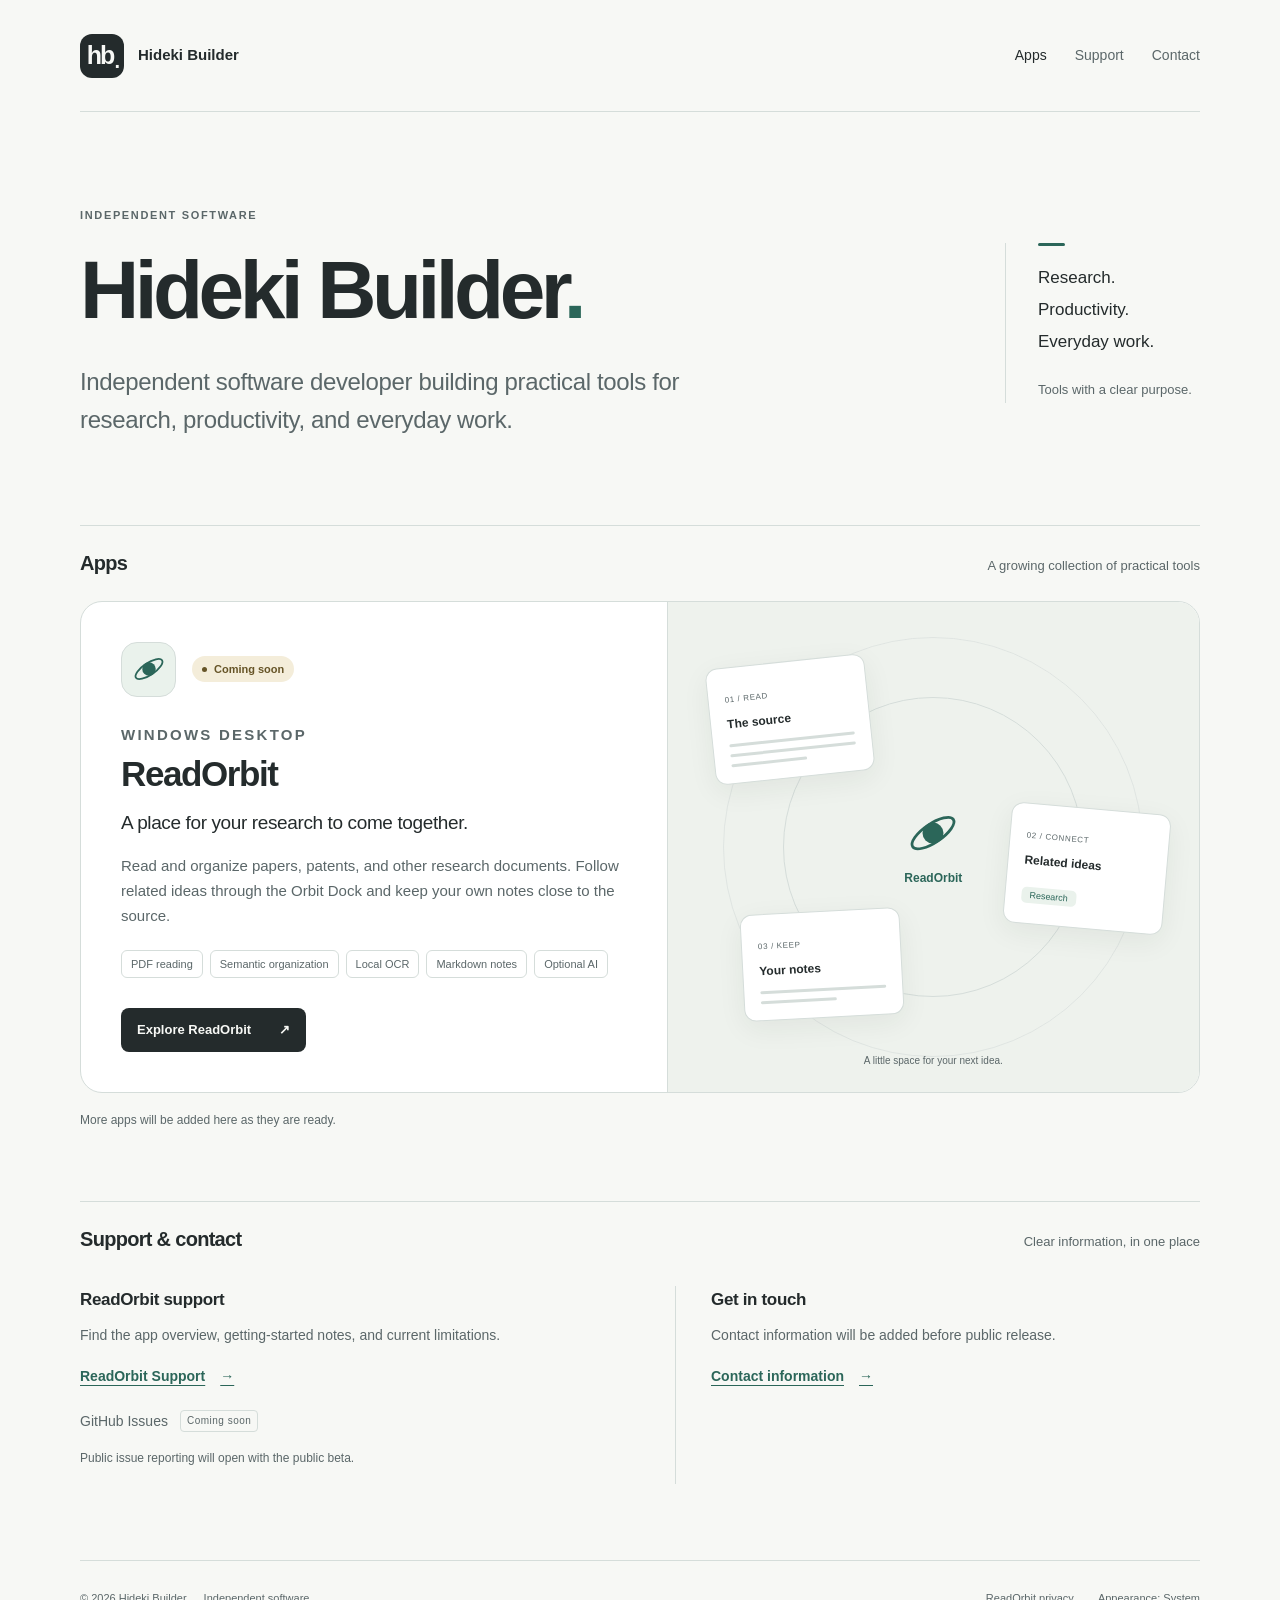
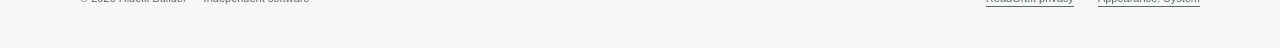
==== index.html @ 9a5b1d48 "Create Hideki Builder developer website" ====
<!doctype html>
<html lang="en">
<head>
  <meta charset="utf-8">
  <meta name="viewport" content="width=device-width, initial-scale=1">
  <meta name="color-scheme" content="light dark">
  <title>Hideki Builder — Independent software</title>
  <meta name="description" content="Independent software developer building practical tools for research, productivity, and everyday work.">
  <link rel="canonical" href="https://hideki-builder.github.io/">
  <meta property="og:type" content="website">
  <meta property="og:site_name" content="Hideki Builder">
  <meta property="og:title" content="Hideki Builder — Independent software">
  <meta property="og:description" content="Independent software developer building practical tools for research, productivity, and everyday work.">
  <meta property="og:url" content="https://hideki-builder.github.io/">
  <link rel="icon" href="/assets/favicon.svg" type="image/svg+xml">
  <link rel="stylesheet" href="/assets/site.css">
  <script src="/assets/site.js" defer></script>
</head>
<body>
  <a class="skip-link" href="#main">Skip to content</a>
  <header class="site-header wrap">
    <a class="brand" href="/" aria-label="Hideki Builder home"><span class="brand-mark" aria-hidden="true">hb<span>.</span></span><span>Hideki Builder</span></a>
    <nav aria-label="Main navigation"><a href="/#apps" aria-current="page">Apps</a><a href="/readorbit/#support">Support</a><a href="/contact/">Contact</a></nav>
  </header>
  <main id="main" class="wrap" tabindex="-1">
    <section class="hero" aria-labelledby="brand-title"><div><p class="eyebrow">Independent software</p><h1 id="brand-title">Hideki Builder<span class="title-dot">.</span></h1><p class="intro">Independent software developer building practical tools for research, productivity, and everyday work.</p></div><div class="hero-note"><span class="note-line"></span><p>Research.<br>Productivity.<br>Everyday work.</p><span class="quiet">Tools with a clear purpose.</span></div></section>
    <section class="apps-section" id="apps" aria-labelledby="apps-title"><div class="section-heading"><h2 id="apps-title">Apps</h2><span class="quiet">A growing collection of practical tools</span></div><div class="app-grid">
      <article class="app-card"><div class="app-copy"><div class="app-top"><span class="app-icon"><svg viewBox="0 0 48 48" aria-hidden="true" fill="none"><circle cx="24" cy="24" r="9" fill="currentColor"/><ellipse cx="24" cy="24" rx="21" ry="8" transform="rotate(-34 24 24)" stroke="currentColor" stroke-width="2.4"/></svg></span><span class="status"><span aria-hidden="true"></span>Coming soon</span></div><p class="eyebrow">Windows desktop</p><h3>ReadOrbit</h3><p class="app-lead">A place for your research to come together.</p><p>Read and organize papers, patents, and other research documents. Follow related ideas through the Orbit Dock and keep your own notes close to the source.</p><ul class="feature-tags" aria-label="ReadOrbit features"><li>PDF reading</li><li>Semantic organization</li><li>Local OCR</li><li>Markdown notes</li><li>Optional AI</li></ul><a class="button-link" href="/readorbit/">Explore ReadOrbit <span aria-hidden="true">↗</span></a></div>
      <div class="orbit-art" role="img" aria-label="Concept illustration: reading, ideas, and notes connected in an orbit"><div class="orbit-ring ring-one"></div><div class="orbit-ring ring-two"></div><div class="art-center"><svg viewBox="0 0 48 48" aria-hidden="true" fill="none"><circle cx="24" cy="24" r="9" fill="currentColor"/><ellipse cx="24" cy="24" rx="21" ry="8" transform="rotate(-34 24 24)" stroke="currentColor" stroke-width="2.4"/></svg><span>ReadOrbit</span></div><div class="art-node node-read"><span class="art-label">01 / Read</span><strong>The source</strong><i></i><i></i><i></i></div><div class="art-node node-ideas"><span class="art-label">02 / Connect</span><strong>Related ideas</strong><span class="art-pill">Research</span></div><div class="art-node node-notes"><span class="art-label">03 / Keep</span><strong>Your notes</strong><i></i><i></i></div><span class="art-caption">A little space for your next idea.</span></div></article>
    </div><p class="collection-note">More apps will be added here as they are ready.</p></section>
    <section class="support-section" id="support" aria-labelledby="support-title"><div class="section-heading"><h2 id="support-title">Support &amp; contact</h2><span class="quiet">Clear information, in one place</span></div><div class="support-grid"><div><h3>ReadOrbit support</h3><p>Find the app overview, getting-started notes, and current limitations.</p><a class="text-link" href="/readorbit/#support">ReadOrbit Support <span aria-hidden="true">→</span></a><p class="availability">GitHub Issues <span>Coming soon</span></p><p class="small quiet">Public issue reporting will open with the public beta.</p></div><div><h3>Get in touch</h3><p>Contact information will be added before public release.</p><a class="text-link" href="/contact/">Contact information <span aria-hidden="true">→</span></a></div></div></section></main>
  <footer class="site-footer wrap"><span>© 2026 Hideki Builder <span class="footer-note">Independent software</span></span><div><a href="/readorbit/privacy/">ReadOrbit privacy</a><button class="appearance" type="button" hidden>Appearance: System</button></div></footer>
</body>
</html>
---- assets/site.css ----
:root{color-scheme:light dark;--bg:#f7f8f5;--surface:#fff;--ink:#242b2c;--muted:#5b6769;--line:#d5ddda;--accent:#2b6659;--accent-soft:#eaf2ec;--art:#eef2ed;--shadow:0 8px 28px #202b2510;--status:#665427;--status-bg:#f4edda;--focus:#176cbe}
@media(prefers-color-scheme:dark){:root:not([data-theme=light]){--bg:#171c1d;--surface:#212829;--ink:#eef3f1;--muted:#b1c0bc;--line:#40514e;--accent:#a4d6bd;--accent-soft:#2b4036;--art:#1d2e28;--shadow:0 8px 28px #0003;--status:#e9d399;--status-bg:#3c3524;--focus:#9bcdff}}
:root[data-theme=dark]{--bg:#171c1d;--surface:#212829;--ink:#eef3f1;--muted:#b1c0bc;--line:#40514e;--accent:#a4d6bd;--accent-soft:#2b4036;--art:#1d2e28;--shadow:0 8px 28px #0003;--status:#e9d399;--status-bg:#3c3524;--focus:#9bcdff}
*{box-sizing:border-box}
html{scroll-behavior:smooth;scroll-padding-top:32px}
body{margin:0;background:var(--bg);color:var(--ink);font-family:-apple-system,BlinkMacSystemFont,"Segoe UI",sans-serif;line-height:1.65;font-size:16px}
::selection{background:var(--accent-soft);color:var(--ink)}
a{color:var(--accent);text-underline-offset:4px;text-decoration-thickness:1px}
a:hover{text-decoration-thickness:2px}
button,a{-webkit-tap-highlight-color:transparent}
a:focus-visible,button:focus-visible,[tabindex="0"]:focus-visible{outline:3px solid var(--focus);outline-offset:5px;border-radius:3px}
[hidden]{display:none!important}
.wrap{width:min(1120px,calc(100% - 80px));margin-inline:auto}
.site-header{min-height:112px;display:flex;align-items:center;justify-content:space-between;gap:24px;border-bottom:1px solid var(--line)}
.brand{display:flex;align-items:center;gap:14px;color:var(--ink);font-size:15px;font-weight:650;text-decoration:none}
.brand-mark{font-size:25px;letter-spacing:-2px;line-height:1;display:grid;place-content:center;width:44px;height:44px;background:var(--ink);color:var(--bg);border-radius:12px;position:relative;padding-right:4px}
.brand-mark span{position:absolute;right:6px;bottom:7px;color:var(--bg);font-size:20px}
.site-header nav{display:flex;flex-wrap:wrap;gap:28px}
.site-header nav a{color:var(--muted);text-decoration:none;font-size:14px}
.site-header nav a[aria-current],.site-header nav a:hover{color:var(--ink)}
.skip-link{position:absolute;left:16px;top:8px;z-index:10;padding:10px 14px;background:var(--surface);border:2px solid var(--focus);transform:translateY(-150%)}
.skip-link:focus{transform:none}
.hero{display:grid;grid-template-columns:1fr auto;gap:48px;padding:94px 0 86px}
.eyebrow{text-transform:uppercase;letter-spacing:.15em;font-size:11px;font-weight:650;color:var(--muted);margin:0 0 22px}
.hero h1{font-size:clamp(42px,6.8vw,82px);font-weight:630;line-height:1.08;letter-spacing:-.055em;margin:0 0 28px}
.title-dot{color:var(--accent)}
.intro{font-size:clamp(19px,2.1vw,24px);line-height:1.6;letter-spacing:-.015em;max-width:620px;margin:0;color:var(--muted)}
.hero-note{align-self:center;border-left:1px solid var(--line);padding-left:32px;font-size:17px;min-width:195px}
.hero-note p{line-height:1.9;margin:16px 0}
.note-line{display:block;width:27px;height:3px;background:var(--accent);border-radius:2px}
.quiet{color:var(--muted);font-size:13px}
.section-heading{display:flex;align-items:baseline;justify-content:space-between;gap:20px;padding:24px 0;border-top:1px solid var(--line)}
h2{font-size:27px;letter-spacing:-.035em;font-weight:620;line-height:1.3;margin:0 0 20px}
.section-heading h2{font-size:20px;margin:0}
.app-grid{display:grid;gap:24px}
.app-card{display:grid;grid-template-columns:1.1fr 1fr;border:1px solid var(--line);border-radius:22px;overflow:hidden;background:var(--surface)}
.app-copy{padding:40px}
.app-top{display:flex;align-items:center;gap:16px;margin-bottom:26px}
.app-icon{display:grid;place-items:center;width:55px;height:55px;color:var(--accent);background:var(--accent-soft);border:1px solid var(--line);border-radius:16px}
.app-icon svg{width:36px;height:36px}
.status{display:inline-flex;align-items:center;gap:7px;white-space:nowrap;font-size:11px;font-weight:600;color:var(--status);background:var(--status-bg);padding:4px 10px;border-radius:20px}
.status>span{height:5px;width:5px;border-radius:50%;background:currentColor}
.app-copy .eyebrow{margin-bottom:5px}
.app-copy h3{font-size:35px;font-weight:630;letter-spacing:-.04em;margin:0 0 12px;line-height:1.2}
.app-copy p{font-size:15px;color:var(--muted);margin:0 0 16px}
.app-copy .app-lead{font-size:19px;color:var(--ink);letter-spacing:-.02em}
.feature-tags{padding:0;margin:22px 0 30px;list-style:none;display:flex;flex-wrap:wrap;gap:7px}
.feature-tags li{font-size:11px;padding:4px 9px;border:1px solid var(--line);border-radius:6px;color:var(--muted)}
.button-link{display:inline-flex;align-items:center;justify-content:space-between;gap:28px;padding:11px 16px;border-radius:8px;background:var(--ink);color:var(--bg);font-size:13px;font-weight:600;text-decoration:none;transition:transform .15s}
.button-link:hover{transform:translateY(-2px);text-decoration:none}
.text-link{display:inline-flex;align-items:center;gap:15px;font-size:14px;font-weight:600}
.collection-note{font-size:12px;color:var(--muted);margin:18px 0 0}
.orbit-art{position:relative;min-height:420px;background:var(--art);overflow:hidden;border-left:1px solid var(--line)}
.orbit-ring{position:absolute;border:1px solid var(--line);border-radius:50%;width:300px;height:300px;left:50%;top:50%;transform:translate(-50%,-50%)}
.ring-two{width:420px;height:420px;opacity:.6}
.art-center{position:absolute;left:50%;top:50%;transform:translate(-50%,-50%);display:grid;justify-items:center;gap:8px;font-size:12px;color:var(--accent);font-weight:600}
.art-center svg{height:56px;width:56px}
.art-node{position:absolute;background:var(--surface);border:1px solid var(--line);border-radius:12px;padding:16px;width:160px;box-shadow:var(--shadow)}
.art-label{font-size:8px;letter-spacing:.08em;text-transform:uppercase;color:var(--muted)}
.art-node strong{font-size:12px;display:block;font-weight:600;margin:5px 0 9px}
.art-node i{display:block;height:3px;background:var(--line);margin-top:7px;border-radius:2px}
.art-node i:last-child{width:60%}
.node-read{left:8%;top:12%;transform:rotate(-6deg)}
.node-ideas{right:6%;top:42%;transform:rotate(5deg)}
.node-notes{left:14%;bottom:15%;transform:rotate(-3deg)}
.art-pill{font-size:9px;color:var(--accent);background:var(--accent-soft);padding:3px 8px;border-radius:5px}
.art-caption{position:absolute;bottom:22px;left:0;right:0;text-align:center;font-size:10px;color:var(--muted)}
.support-section{margin-top:70px;margin-bottom:76px}
.support-grid{display:grid;grid-template-columns:1fr 1fr;gap:70px;margin:10px 0}
.support-grid h3,.feature-grid h3{font-size:17px;font-weight:620;letter-spacing:-.02em;margin:0 0 10px}
.support-grid p,.feature-grid p{font-size:14px;color:var(--muted);margin:0 0 16px}
.support-grid>div+div{border-left:1px solid var(--line);padding-left:35px}
.availability{display:flex;align-items:center;flex-wrap:wrap;gap:12px;margin-top:20px!important}
.availability span{font-size:10px;letter-spacing:.05em;border:1px solid var(--line);border-radius:4px;padding:2px 6px}
.small{font-size:12px!important}
.site-footer{padding:28px 0 40px;border-top:1px solid var(--line);display:flex;justify-content:space-between;gap:24px;font-size:11px;color:var(--muted)}
.footer-note{margin-left:14px}
.site-footer>div{display:flex;flex-wrap:wrap;gap:24px;align-items:center}
.site-footer a{color:var(--muted)}
.appearance{border:0;background:none;color:var(--muted);font:inherit;padding:0;cursor:pointer;text-decoration:underline;text-underline-offset:4px}
.page-heading{padding:64px 0 42px}
.back-link{display:inline-block;font-size:12px;margin-bottom:32px}
.page-heading h1{font-size:clamp(36px,6vw,64px);letter-spacing:-.05em;line-height:1.12;font-weight:630;margin:0 0 22px}
.page-heading .eyebrow{margin-bottom:14px}
.page-summary{max-width:670px;color:var(--muted);margin:22px 0 0}
.inline-links{display:flex;flex-wrap:wrap;gap:24px;margin-top:26px;font-size:13px}
.notice{padding:20px 24px;border-left:3px solid var(--accent);background:var(--accent-soft);border-radius:0 10px 10px 0;font-size:14px;margin-bottom:52px}
.notice strong{font-weight:620}
.notice p{color:var(--muted);margin:6px 0 0}
.content-section{border-top:1px solid var(--line);padding:38px 0 46px}
.content-section>.eyebrow{margin-bottom:12px}
.content-section>p{max-width:760px;color:var(--muted);font-size:15px}
.feature-grid{display:grid;grid-template-columns:1fr 1fr;gap:30px 64px}
.steps{list-style:none;counter-reset:step;padding:0;max-width:850px;margin:28px 0 0}
.steps li{counter-increment:step;position:relative;padding:0 0 24px 46px}
.steps li::before{content:counter(step,decimal-leading-zero);position:absolute;left:0;top:3px;font-family:ui-monospace,monospace;font-size:12px;color:var(--accent)}
.steps strong,.steps span{display:block}
.steps strong{font-size:16px;font-weight:600}
.steps span{font-size:14px;color:var(--muted);margin-top:5px}
.plain-list{color:var(--muted);padding-left:22px;max-width:800px;font-size:15px}
.plain-list li{padding:0 0 12px 5px}
.policy{max-width:850px;padding-bottom:44px}
.policy section{margin-bottom:36px}
.policy h2{font-size:23px}
.policy p{font-size:15px;color:var(--muted)}
.policy-heading{max-width:850px}
.table-scroll{overflow:auto;border:1px solid var(--line);border-radius:10px;background:var(--surface);margin:24px 0}
table{width:100%;min-width:610px;border-collapse:collapse;text-align:left;font-size:13px;line-height:1.6}
caption{text-align:left;padding:14px 16px;background:var(--accent-soft);font-weight:600}
th,td{padding:14px 16px;vertical-align:top;border-top:1px solid var(--line)}
thead th{font-size:11px;color:var(--muted)}
tbody th{font-weight:600;min-width:165px}
td{color:var(--muted)}
@media(min-width:1800px){.hero h1{font-size:86px}}
@media(max-width:900px){.hero{grid-template-columns:1fr;padding:65px 0 64px}.hero-note{display:none}.app-card{grid-template-columns:1fr 1fr}.app-copy{padding:28px}.orbit-art{min-height:460px}.art-node{width:140px;padding:12px}.node-read{left:5%}.node-ideas{right:5%}.node-notes{left:7%}.support-grid{gap:36px}}
@media(max-width:650px){.wrap{width:calc(100% - 36px)}.site-header{min-height:100px;gap:16px;flex-wrap:wrap;padding:20px 0}.brand{font-size:14px;gap:10px}.brand-mark{width:38px;height:38px;font-size:23px}.site-header nav{gap:18px}.site-header nav a{font-size:12px}.hero{padding:54px 0}.hero h1{font-size:clamp(39px,9vw,58px)}.eyebrow{font-size:10px}.section-heading{align-items:flex-start;flex-direction:column;gap:4px}.section-heading>.quiet{font-size:11px}.app-card{grid-template-columns:1fr}.app-copy{padding:28px}.orbit-art{min-height:350px;border-left:0;border-top:1px solid var(--line)}.node-read{left:8%;top:9%}.node-ideas{right:8%}.node-notes{left:15%;bottom:13%}.support-grid,.feature-grid{grid-template-columns:1fr;gap:28px}.support-grid>div+div{border-left:0;border-top:1px solid var(--line);padding:26px 0 0}.support-section{margin:50px 0}.site-footer{flex-direction:column;gap:16px;padding-bottom:30px}.footer-note{display:none}.page-heading{padding-top:42px}.page-heading h1{font-size:41px}.intro{font-size:19px}.notice{padding:16px 18px}.content-section{padding:30px 0}.inline-links{gap:18px}.policy p{font-size:14px}}
@media(prefers-reduced-motion:reduce){html{scroll-behavior:auto}*,*::before,*::after{transition:none!important;animation:none!important}}
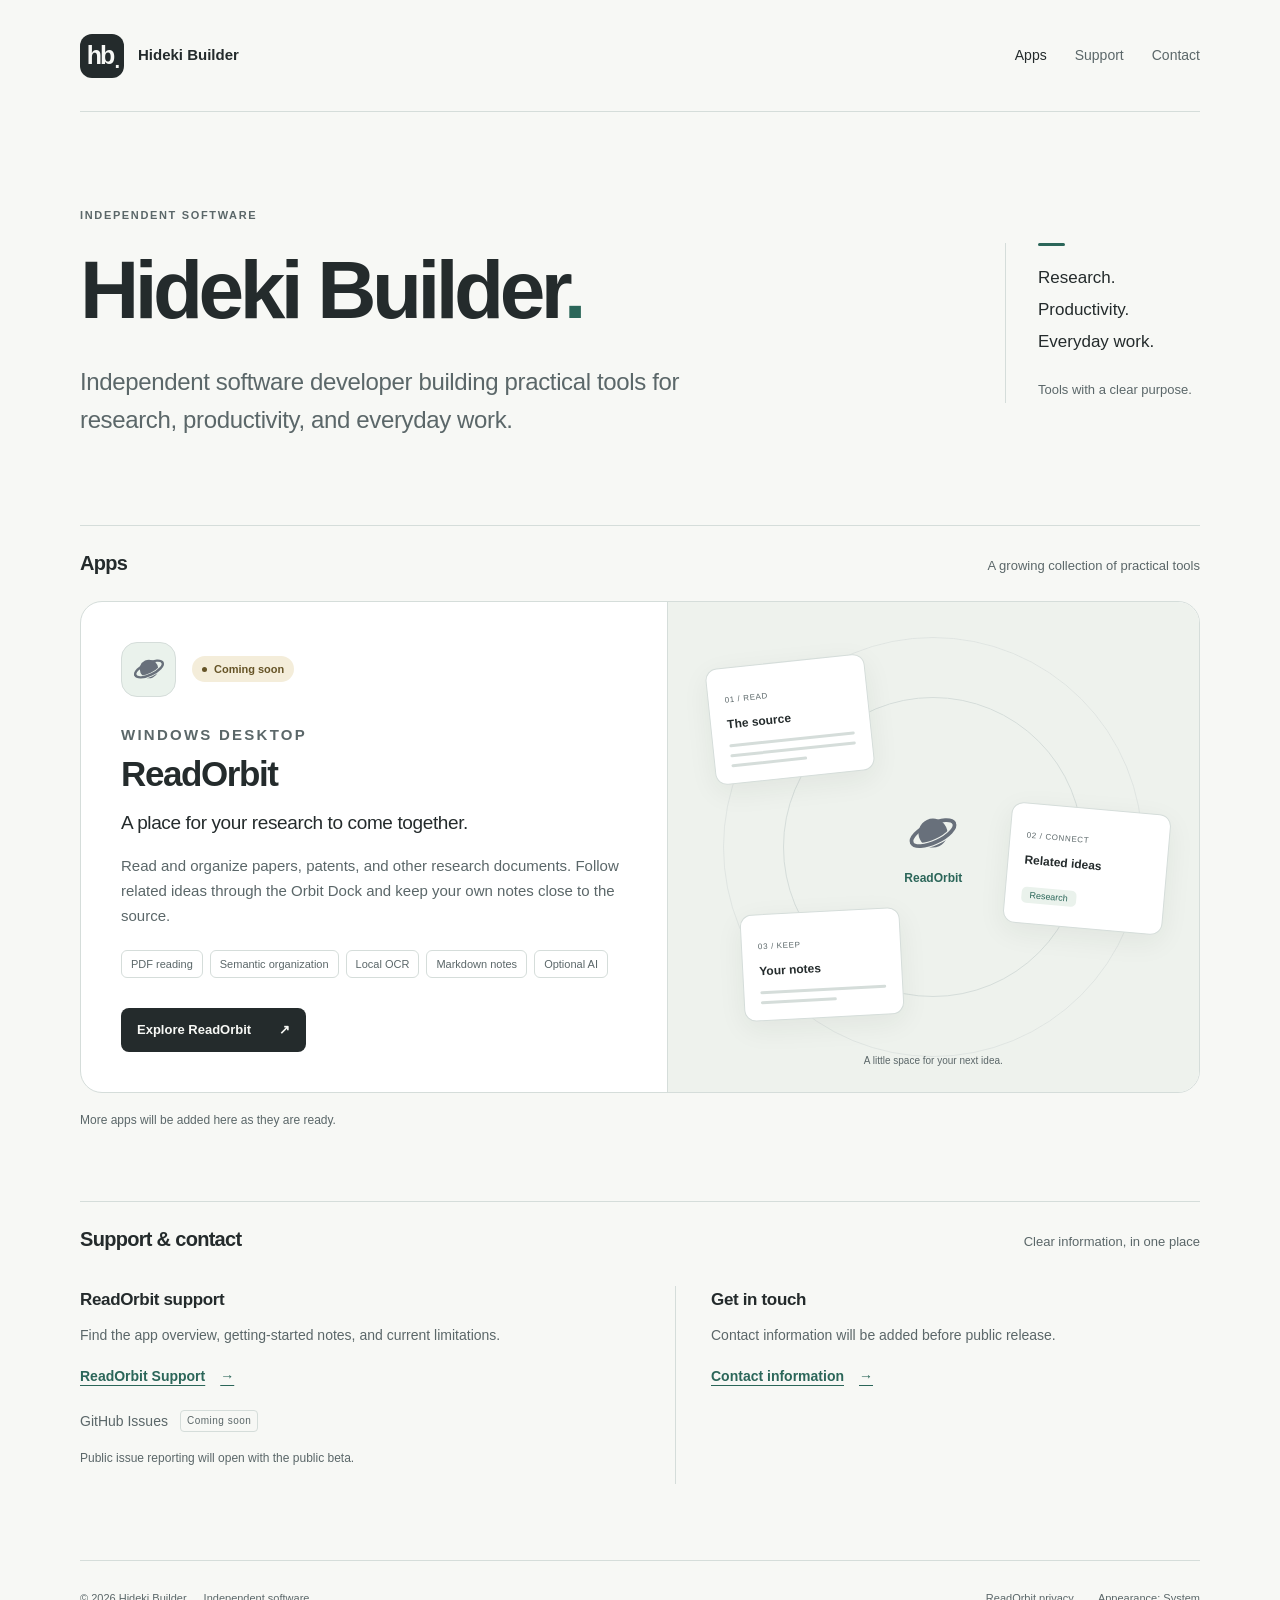
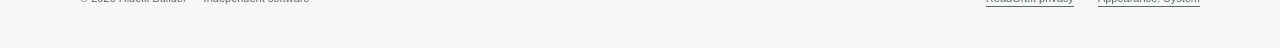
==== commit ee4a7005: "Use ReadOrbit application icon on product pages" ====
--- a/index.html
+++ b/index.html
@@ -25,8 +25,8 @@
   <main id="main" class="wrap" tabindex="-1">
     <section class="hero" aria-labelledby="brand-title"><div><p class="eyebrow">Independent software</p><h1 id="brand-title">Hideki Builder<span class="title-dot">.</span></h1><p class="intro">Independent software developer building practical tools for research, productivity, and everyday work.</p></div><div class="hero-note"><span class="note-line"></span><p>Research.<br>Productivity.<br>Everyday work.</p><span class="quiet">Tools with a clear purpose.</span></div></section>
     <section class="apps-section" id="apps" aria-labelledby="apps-title"><div class="section-heading"><h2 id="apps-title">Apps</h2><span class="quiet">A growing collection of practical tools</span></div><div class="app-grid">
-      <article class="app-card"><div class="app-copy"><div class="app-top"><span class="app-icon"><svg viewBox="0 0 48 48" aria-hidden="true" fill="none"><circle cx="24" cy="24" r="9" fill="currentColor"/><ellipse cx="24" cy="24" rx="21" ry="8" transform="rotate(-34 24 24)" stroke="currentColor" stroke-width="2.4"/></svg></span><span class="status"><span aria-hidden="true"></span>Coming soon</span></div><p class="eyebrow">Windows desktop</p><h3>ReadOrbit</h3><p class="app-lead">A place for your research to come together.</p><p>Read and organize papers, patents, and other research documents. Follow related ideas through the Orbit Dock and keep your own notes close to the source.</p><ul class="feature-tags" aria-label="ReadOrbit features"><li>PDF reading</li><li>Semantic organization</li><li>Local OCR</li><li>Markdown notes</li><li>Optional AI</li></ul><a class="button-link" href="/readorbit/">Explore ReadOrbit <span aria-hidden="true">↗</span></a></div>
-      <div class="orbit-art" role="img" aria-label="Concept illustration: reading, ideas, and notes connected in an orbit"><div class="orbit-ring ring-one"></div><div class="orbit-ring ring-two"></div><div class="art-center"><svg viewBox="0 0 48 48" aria-hidden="true" fill="none"><circle cx="24" cy="24" r="9" fill="currentColor"/><ellipse cx="24" cy="24" rx="21" ry="8" transform="rotate(-34 24 24)" stroke="currentColor" stroke-width="2.4"/></svg><span>ReadOrbit</span></div><div class="art-node node-read"><span class="art-label">01 / Read</span><strong>The source</strong><i></i><i></i><i></i></div><div class="art-node node-ideas"><span class="art-label">02 / Connect</span><strong>Related ideas</strong><span class="art-pill">Research</span></div><div class="art-node node-notes"><span class="art-label">03 / Keep</span><strong>Your notes</strong><i></i><i></i></div><span class="art-caption">A little space for your next idea.</span></div></article>
+      <article class="app-card"><div class="app-copy"><div class="app-top"><span class="app-icon"><img src="/assets/readorbit.svg" alt="" width="36" height="36" aria-hidden="true"></span><span class="status"><span aria-hidden="true"></span>Coming soon</span></div><p class="eyebrow">Windows desktop</p><h3>ReadOrbit</h3><p class="app-lead">A place for your research to come together.</p><p>Read and organize papers, patents, and other research documents. Follow related ideas through the Orbit Dock and keep your own notes close to the source.</p><ul class="feature-tags" aria-label="ReadOrbit features"><li>PDF reading</li><li>Semantic organization</li><li>Local OCR</li><li>Markdown notes</li><li>Optional AI</li></ul><a class="button-link" href="/readorbit/">Explore ReadOrbit <span aria-hidden="true">↗</span></a></div>
+      <div class="orbit-art" role="img" aria-label="Concept illustration: reading, ideas, and notes connected in an orbit"><div class="orbit-ring ring-one"></div><div class="orbit-ring ring-two"></div><div class="art-center"><img src="/assets/readorbit.svg" alt="" width="36" height="36" aria-hidden="true"><span>ReadOrbit</span></div><div class="art-node node-read"><span class="art-label">01 / Read</span><strong>The source</strong><i></i><i></i><i></i></div><div class="art-node node-ideas"><span class="art-label">02 / Connect</span><strong>Related ideas</strong><span class="art-pill">Research</span></div><div class="art-node node-notes"><span class="art-label">03 / Keep</span><strong>Your notes</strong><i></i><i></i></div><span class="art-caption">A little space for your next idea.</span></div></article>
     </div><p class="collection-note">More apps will be added here as they are ready.</p></section>
     <section class="support-section" id="support" aria-labelledby="support-title"><div class="section-heading"><h2 id="support-title">Support &amp; contact</h2><span class="quiet">Clear information, in one place</span></div><div class="support-grid"><div><h3>ReadOrbit support</h3><p>Find the app overview, getting-started notes, and current limitations.</p><a class="text-link" href="/readorbit/#support">ReadOrbit Support <span aria-hidden="true">→</span></a><p class="availability">GitHub Issues <span>Coming soon</span></p><p class="small quiet">Public issue reporting will open with the public beta.</p></div><div><h3>Get in touch</h3><p>Contact information will be added before public release.</p><a class="text-link" href="/contact/">Contact information <span aria-hidden="true">→</span></a></div></div></section></main>
   <footer class="site-footer wrap"><span>© 2026 Hideki Builder <span class="footer-note">Independent software</span></span><div><a href="/readorbit/privacy/">ReadOrbit privacy</a><button class="appearance" type="button" hidden>Appearance: System</button></div></footer>
--- a/assets/site.css
+++ b/assets/site.css
@@ -37,7 +37,7 @@
 .app-copy{padding:40px}
 .app-top{display:flex;align-items:center;gap:16px;margin-bottom:26px}
 .app-icon{display:grid;place-items:center;width:55px;height:55px;color:var(--accent);background:var(--accent-soft);border:1px solid var(--line);border-radius:16px}
-.app-icon svg{width:36px;height:36px}
+.app-icon img{width:36px;height:36px}
 .status{display:inline-flex;align-items:center;gap:7px;white-space:nowrap;font-size:11px;font-weight:600;color:var(--status);background:var(--status-bg);padding:4px 10px;border-radius:20px}
 .status>span{height:5px;width:5px;border-radius:50%;background:currentColor}
 .app-copy .eyebrow{margin-bottom:5px}
@@ -54,7 +54,7 @@
 .orbit-ring{position:absolute;border:1px solid var(--line);border-radius:50%;width:300px;height:300px;left:50%;top:50%;transform:translate(-50%,-50%)}
 .ring-two{width:420px;height:420px;opacity:.6}
 .art-center{position:absolute;left:50%;top:50%;transform:translate(-50%,-50%);display:grid;justify-items:center;gap:8px;font-size:12px;color:var(--accent);font-weight:600}
-.art-center svg{height:56px;width:56px}
+.art-center img{height:56px;width:56px}
 .art-node{position:absolute;background:var(--surface);border:1px solid var(--line);border-radius:12px;padding:16px;width:160px;box-shadow:var(--shadow)}
 .art-label{font-size:8px;letter-spacing:.08em;text-transform:uppercase;color:var(--muted)}
 .art-node strong{font-size:12px;display:block;font-weight:600;margin:5px 0 9px}
